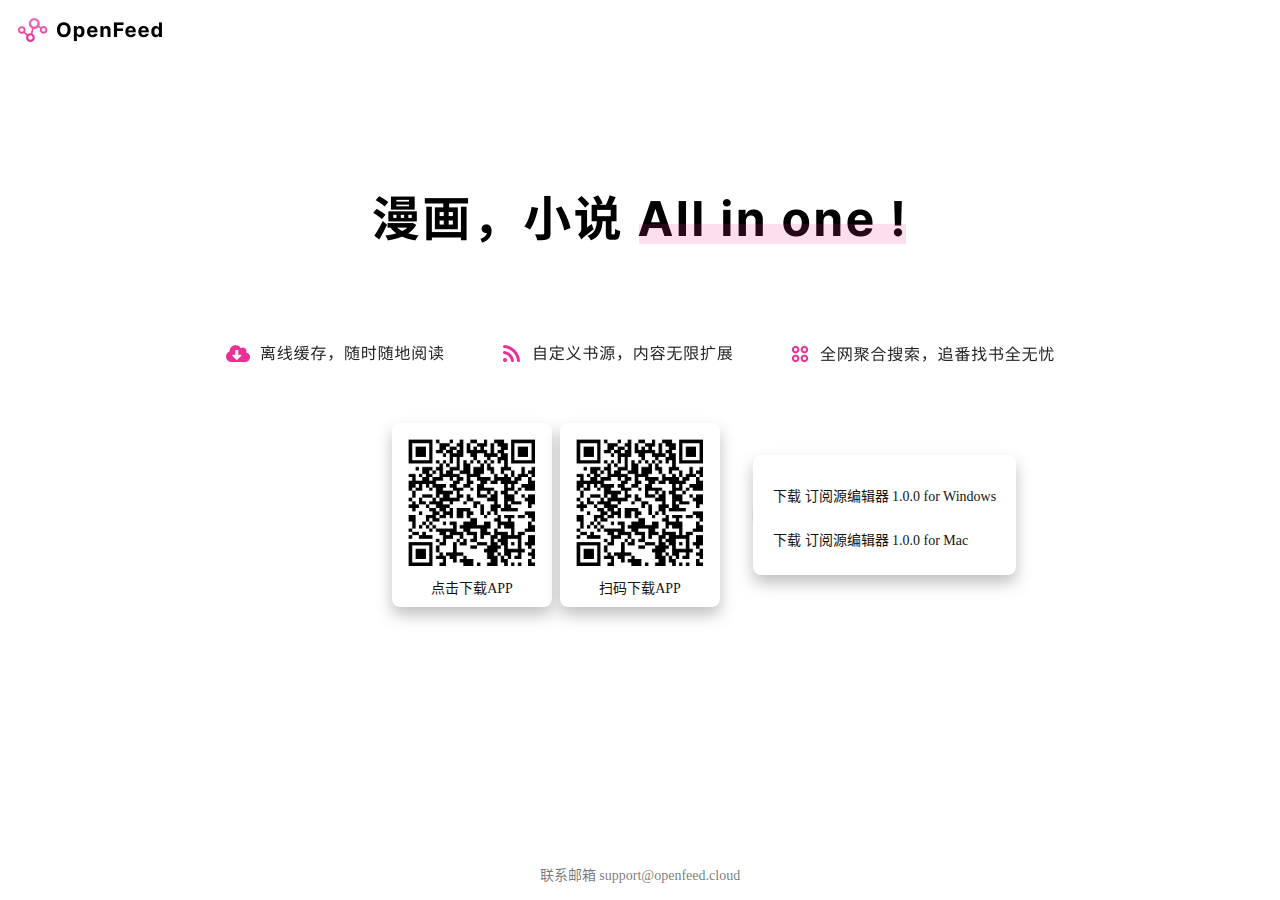
==== index.html @ ec1a76bf "fix版本号" ====
<!doctype html>
<html lang="zh-CN">

<head>
    <meta charset="utf-8">
    <meta http-equiv="Cache-Control" content="no-store" />
    <meta name="viewport"
        content="width=device-width, initial-scale=1, maximum-scale=1, user-scalable=no, viewport-fit=cover">
    <meta http-equiv="X-UA-Compatible" content="edge">
    <link rel="stylesheet" type="text/css" href="css/index.css">
    <script type="text/javascript" charset="UTF-8" src="//upcdn.b0.upaiyun.com/libs/jquery/jquery-2.0.3.min.js"></script>
    <script type="text/javascript" charset="UTF-8" src="js/index.js"></script>
    <title>OpenFeed</title>
</head>

<body>
    <div id="container">
        <img src="img/logo.png" id="logo"/>
        <div id="content">
            <div style="flex:1"></div>
            <img src="img/slogan.png" id="slogan"/>
            <div id="features">
                <img src="img/feature1.png"/>
                <img src="img/feature2.png"/>
                <img src="img/feature3.png"/>
            </div>
            <div id="download_items_rows">
                <div id="android_item" class="download_item">
                    <img src="img/ic_android.png"/>
                    <span>Android</span>

                    <div id="android_dialog" class="dialog alert_dialog">
                        <img src="img/qrcode.png"/>
                        <a href="https://feed-templates.oss-cn-guangzhou.aliyuncs.com/app-release1.0.0.apk">点击下载APP</a>
                    </div>
                </div>
                <div id="ios_item" class="download_item">
                    <img src="img/ic_apple.png"/>
                    <span>iOS</span>

                    <div id="ios_dialog" class="dialog alert_dialog">
                        <img src="img/qrcode.png"/>
                        <span>扫码下载APP</span>
                    </div>
                </div>
                <div id="ide_item" class="download_item">
                    <img src="img/ic_rss.png"/>
                    <span>源编辑器</span>

                    <div id="ide_dialog" class="dialog alert_dialog">
                        <a href="https://feed-templates.oss-cn-guangzhou.aliyuncs.com/open_feed_ui_for_windows1.0.0.zip">下载 订阅源编辑器 1.0.0 for Windows</a>
                        <a href="https://feed-templates.oss-cn-guangzhou.aliyuncs.com/open_feed_ui_for_mac1.0.0.zip">下载 订阅源编辑器 1.0.0 for Mac</a>
                    </div>
                </div>
            </div>
            <div style="flex:2"></div>
        </div>
        <span id="email">联系邮箱 support@openfeed.cloud</span>
    </div>
</body>

</html>
---- css/index.css ----
html,body {
    margin: 0;
    padding: 0;
}

a:link{text-decoration: none;}
a:hover{color: #EB2F96;}

#container{
    display: flex;
    flex-direction: column;
    height: 100vh;
    box-sizing: border-box;
    align-items: center;
    padding: 16px;
}
#content{
    display: flex;
    flex-direction: column;
    align-items: center;
    justify-content: center;
    box-sizing: border-box;
    flex: 1;
}
#logo{
    width: 148px;
    height: 28px;
    border: none;
    align-self: flex-start;
}
#slogan{
    width: 537px;
    height: 58px;
    border: none;
    align-self: center;
}
#features{
    display: flex;
    flex-direction: row;
    align-items: center;
    justify-content: center;
    margin-top: 96px;
}
#features img{
    height: 19px;
    margin: 0px 28px;
    border: none;
}
#email{
    font-size: 14px;
    color: rgba(0, 0, 0, 0.54);
}

#download_items_rows{
    display: flex;
    flex-direction: row;
    align-items: center;
}

.download_item{
    display: flex;
    flex-direction: column;
    align-items: center;
    justify-content: center;
    width: 110px;
    height: 110px;
    min-width: 110px;
    min-height: 110px;
    border-radius: 55px;
    border: 1px solid #F4F4F4;
    background: #FAFAFA;
    margin: 96px 28px 0px 28px;
}
.download_item:hover{
    background: #F4F4F4;
}

.download_item img{
    width: 36px;
    height: 36px;
    border: none;
}

.download_item span{
    font-size: 14px;
    color: #141414;
    margin-top: 4px;
}

.dialog{
    position: absolute;
    display: flex;
    flex-direction: column;
    box-shadow: 0 8px 16px rgba(0, 0, 0, 0.25);
    background: white;
    border-radius: 8px;
}

.alert_dialog{
    align-items: center;
    justify-content: center;
    padding: 10px;
}

.alert_dialog img{
    width: 140px;
    height: 140px;
}

.alert_dialog a{
    font-size: 14px;
    color: #141414;
    margin-top: 4px;
}

.alert_dialog a:hover{color: #EB2F96;}

#ide_dialog{
    align-items: flex-start;
    min-height: 100px;
    align-self: flex-start;
}

#ide_dialog a{
    padding: 10px 10px;
}

#ide_dialog a:hover{
    background-color: #F4F4F4;
    border-radius: 8px;
}
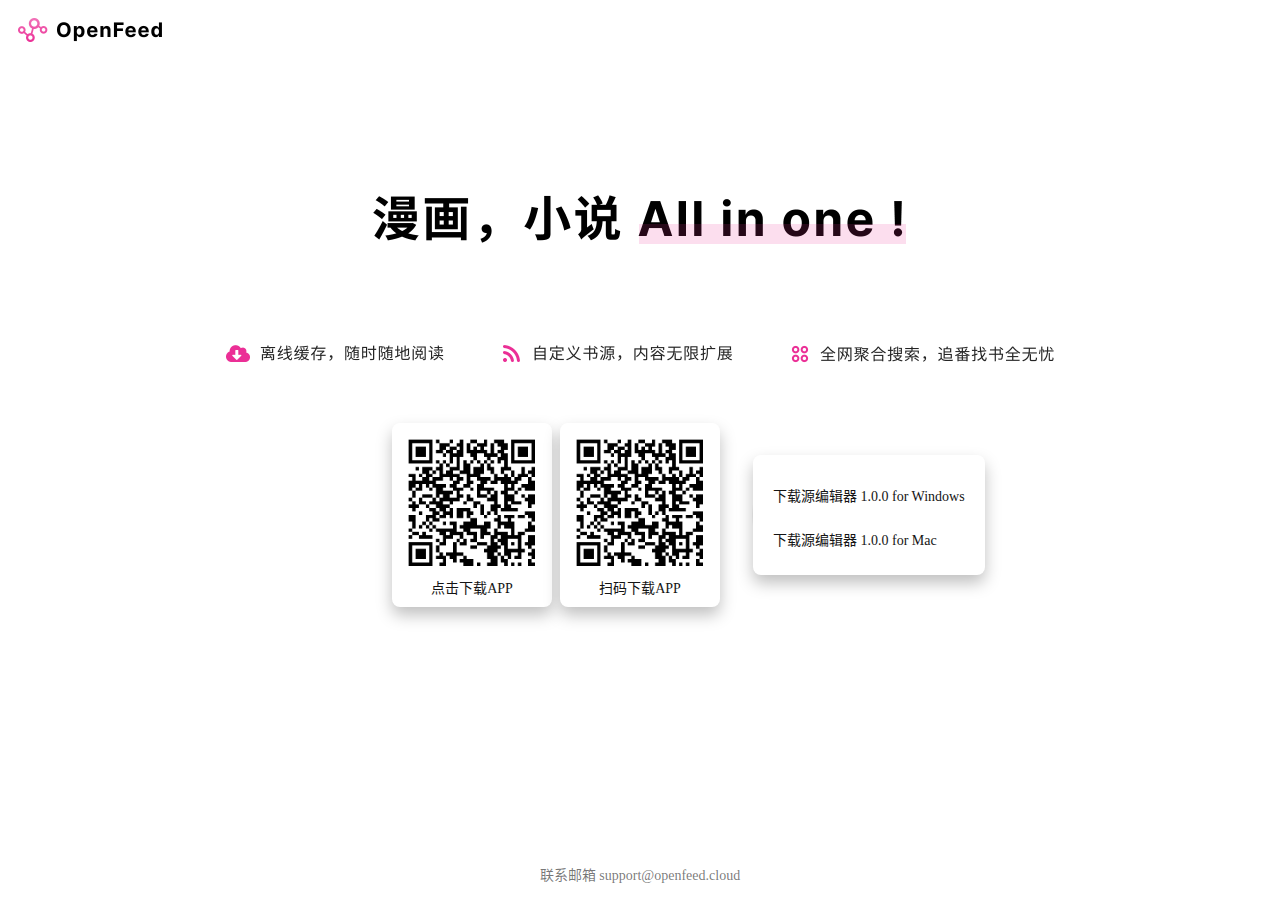
==== commit db89b9a8: "统一源编辑器名次" ====
--- a/index.html
+++ b/index.html
@@ -48,8 +48,8 @@
                     <span>源编辑器</span>
 
                     <div id="ide_dialog" class="dialog alert_dialog">
-                        <a href="https://feed-templates.oss-cn-guangzhou.aliyuncs.com/open_feed_ui_for_windows1.0.0.zip">下载 订阅源编辑器 1.0.0 for Windows</a>
-                        <a href="https://feed-templates.oss-cn-guangzhou.aliyuncs.com/open_feed_ui_for_mac1.0.0.zip">下载 订阅源编辑器 1.0.0 for Mac</a>
+                        <a href="https://feed-templates.oss-cn-guangzhou.aliyuncs.com/open_feed_ui_for_windows1.0.0.zip">下载源编辑器 1.0.0 for Windows</a>
+                        <a href="https://feed-templates.oss-cn-guangzhou.aliyuncs.com/open_feed_ui_for_mac1.0.0.zip">下载源编辑器 1.0.0 for Mac</a>
                     </div>
                 </div>
             </div>
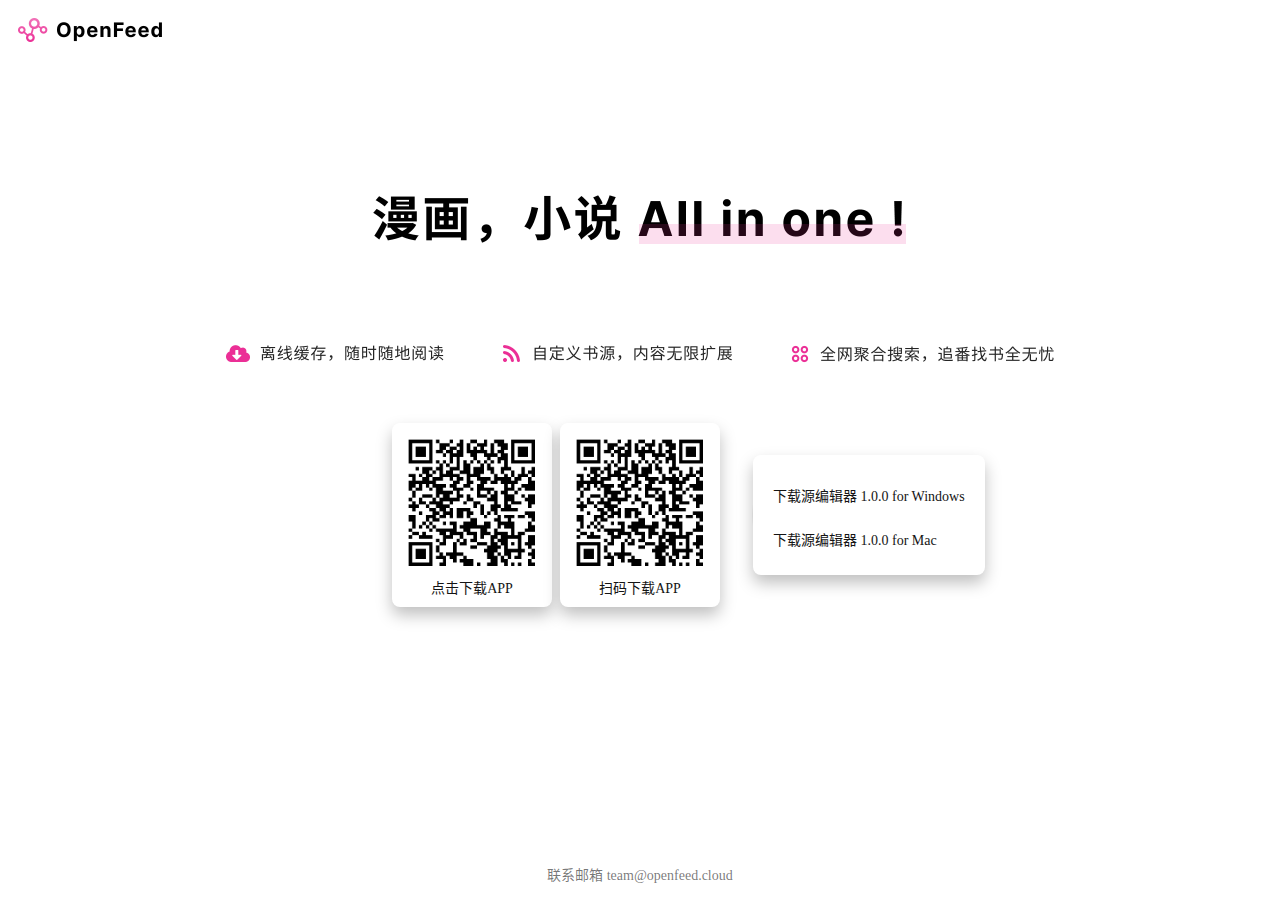
==== commit a315e475: "update verison" ====
--- a/index.html
+++ b/index.html
@@ -48,14 +48,14 @@
                     <span>源编辑器</span>
 
                     <div id="ide_dialog" class="dialog alert_dialog">
-                        <a href="https://feed-templates.oss-cn-guangzhou.aliyuncs.com/open_feed_ui_for_windows1.0.0.zip">下载源编辑器 1.0.0 for Windows</a>
-                        <a href="https://feed-templates.oss-cn-guangzhou.aliyuncs.com/open_feed_ui_for_mac1.0.0.zip">下载源编辑器 1.0.0 for Mac</a>
+                        <a href="https://feed-templates.oss-cn-guangzhou.aliyuncs.com/OpenFeed%E6%BA%90%E7%BC%96%E8%BE%91%E5%99%A8_for_windows_1.0.0.zip">下载源编辑器 1.0.0 for Windows</a>
+                        <a href="https://feed-templates.oss-cn-guangzhou.aliyuncs.com/OpenFeed%E6%BA%90%E7%BC%96%E8%BE%91%E5%99%A8_for_mac_1.0.0.zip">下载源编辑器 1.0.0 for Mac</a>
                     </div>
                 </div>
             </div>
             <div style="flex:2"></div>
         </div>
-        <span id="email">联系邮箱 support@openfeed.cloud</span>
+        <span id="email">联系邮箱 team@openfeed.cloud</span>
     </div>
 </body>
 
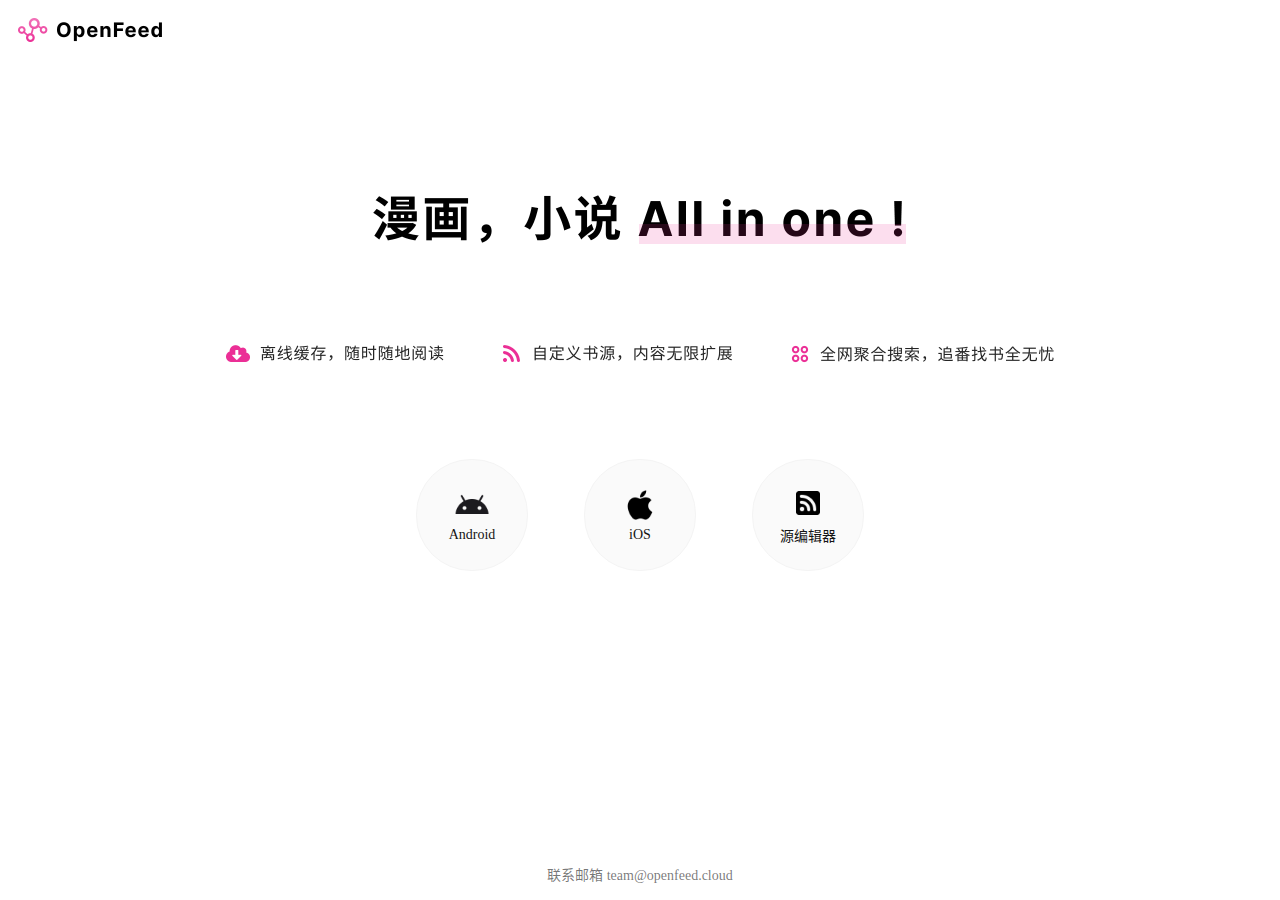
==== commit c25144bd: "处理静态文件缓存问题； 版本信息获取；" ====
--- a/index.html
+++ b/index.html
@@ -7,9 +7,12 @@
     <meta name="viewport"
         content="width=device-width, initial-scale=1, maximum-scale=1, user-scalable=no, viewport-fit=cover">
     <meta http-equiv="X-UA-Compatible" content="edge">
-    <link rel="stylesheet" type="text/css" href="css/index.css">
     <script type="text/javascript" charset="UTF-8" src="//upcdn.b0.upaiyun.com/libs/jquery/jquery-2.0.3.min.js"></script>
-    <script type="text/javascript" charset="UTF-8" src="js/index.js"></script>
+    <script type="text/javascript" charset="UTF-8" src="js/utils.js"></script>
+    <script type="text/javascript">
+        writeCssElements(['css/index.css']);
+        writeJsElements(['js/index.js']);
+    </script>
     <title>OpenFeed</title>
 </head>
 
@@ -31,7 +34,7 @@
 
                     <div id="android_dialog" class="dialog alert_dialog">
                         <img src="img/qrcode.png"/>
-                        <a href="https://feed-templates.oss-cn-guangzhou.aliyuncs.com/app-release1.0.0.apk">点击下载APP</a>
+                        <a id="android_download_link" href="#">点击下载APP</a>
                     </div>
                 </div>
                 <div id="ios_item" class="download_item">
@@ -48,8 +51,8 @@
                     <span>源编辑器</span>
 
                     <div id="ide_dialog" class="dialog alert_dialog">
-                        <a href="https://feed-templates.oss-cn-guangzhou.aliyuncs.com/OpenFeed%E6%BA%90%E7%BC%96%E8%BE%91%E5%99%A8_for_windows_1.0.0.zip">下载源编辑器 1.0.0 for Windows</a>
-                        <a href="https://feed-templates.oss-cn-guangzhou.aliyuncs.com/OpenFeed%E6%BA%90%E7%BC%96%E8%BE%91%E5%99%A8_for_mac_1.0.0.zip">下载源编辑器 1.0.0 for Mac</a>
+                        <a id="windows_download_link" href="#">下载源编辑器 for windows</a>
+                        <a id="mac_download_link" href="#">下载源编辑器 for mac</a>
                     </div>
                 </div>
             </div>
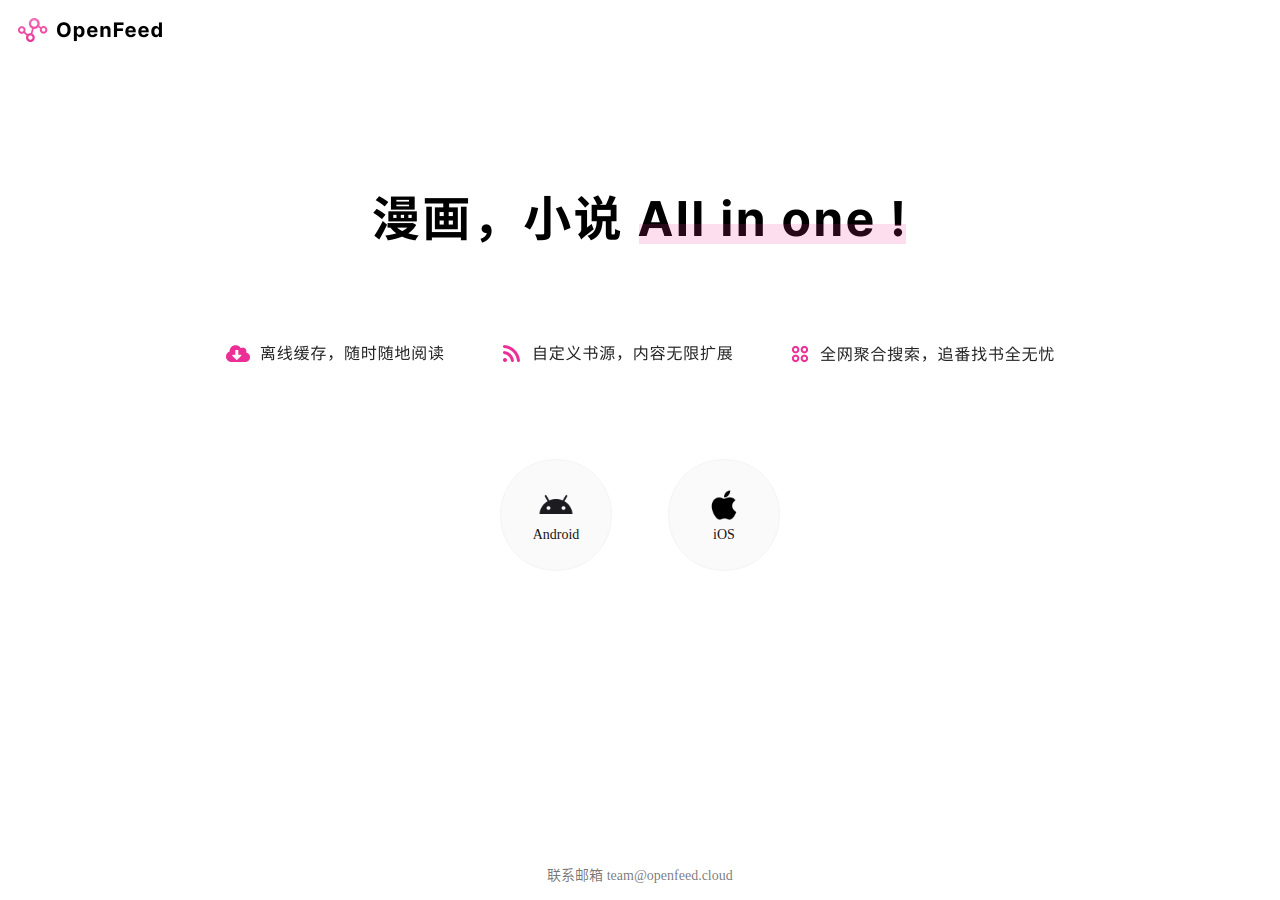
==== commit d2e542cd: "源编辑器不开放" ====
--- a/index.html
+++ b/index.html
@@ -46,7 +46,7 @@
                         <span>扫码下载APP</span>
                     </div>
                 </div>
-                <div id="ide_item" class="download_item">
+                <!-- <div id="ide_item" class="download_item">
                     <img src="img/ic_rss.png"/>
                     <span>源编辑器</span>
 
@@ -54,7 +54,7 @@
                         <a id="windows_download_link" href="#">下载源编辑器 for windows</a>
                         <a id="mac_download_link" href="#">下载源编辑器 for mac</a>
                     </div>
-                </div>
+                </div> -->
             </div>
             <div style="flex:2"></div>
         </div>
